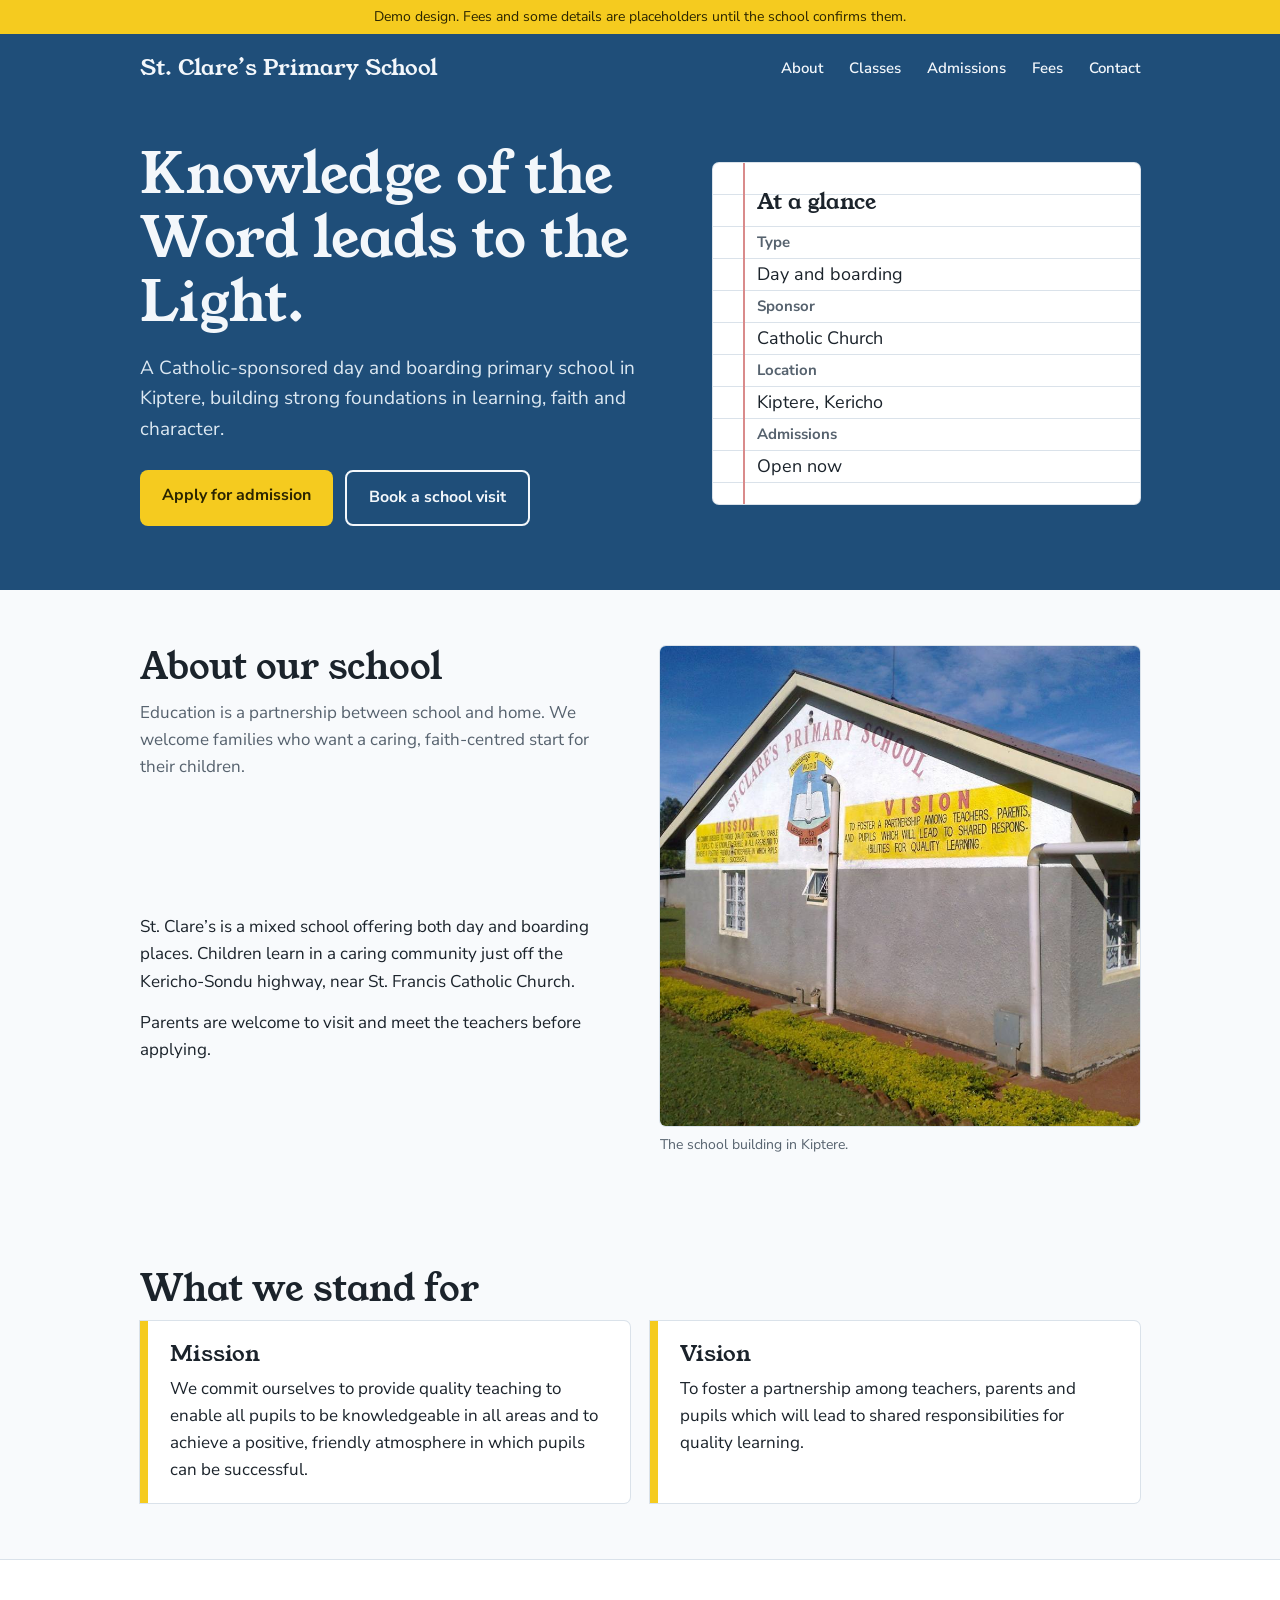
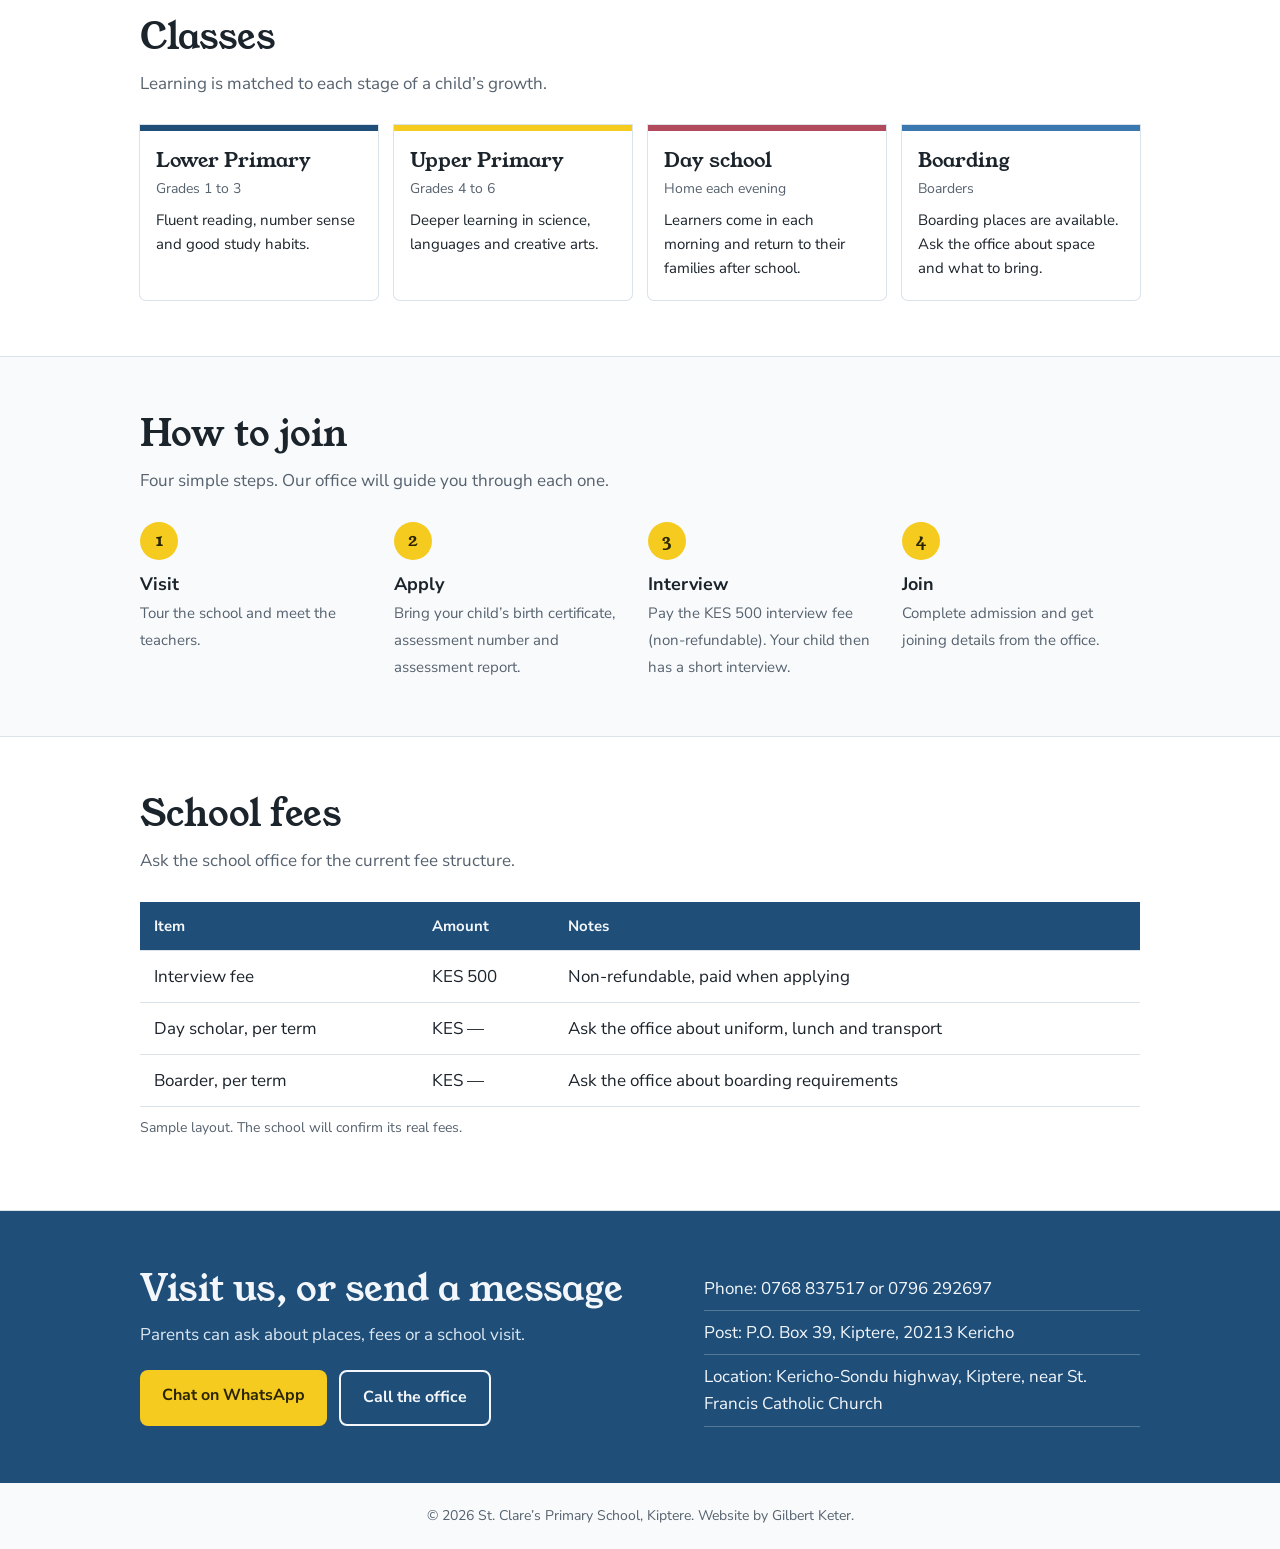
==== index.html @ 5dbe3c04 "Rename index (1).html to index.html" ====
<!DOCTYPE html>
<html lang="en">
<head>
<meta charset="utf-8">
<meta name="viewport" content="width=device-width, initial-scale=1, viewport-fit=cover">
<title>St. Clare’s Primary School, Kiptere</title>
<link rel="preconnect" href="https://fonts.googleapis.com">
<link rel="preconnect" href="https://fonts.gstatic.com" crossorigin>
<link href="https://fonts.googleapis.com/css2?family=Nunito+Sans:wght@400;600;700&family=Young+Serif&display=swap" rel="stylesheet">
<style>
:root{
  --bg:#F8FAFC; --card:#FFFFFF; --ink:#1B232B; --muted:#56626E; --line:#DAE2EA;
  --board:#1F4E79; --board-ink:#F3F7FB; --sun:#F5CB1F; --sun-ink:#2A2400; --link:#1F4E79;
  box-sizing:border-box;
  padding-top:env(safe-area-inset-top,0px); padding-bottom:env(safe-area-inset-bottom,0px);
  color-scheme:light;
}
@media (prefers-color-scheme:dark){
  :root:not([data-theme="light"]){--bg:#0F1620; --card:#172230; --ink:#E8EEF5; --muted:#A6B3C2; --line:#2B3A4B; --board:#163A5A; --link:#8EC1EA; color-scheme:dark}
}
:root[data-theme="dark"]{--bg:#0F1620; --card:#172230; --ink:#E8EEF5; --muted:#A6B3C2; --line:#2B3A4B; --board:#163A5A; --link:#8EC1EA; color-scheme:dark}
html{scroll-padding-top:env(safe-area-inset-top,0px);scroll-behavior:smooth}
*,*::before,*::after{box-sizing:border-box}
body{margin:0;background:var(--bg);color:var(--ink);font:17px/1.6 "Nunito Sans",system-ui,-apple-system,"Segoe UI",sans-serif}
h1,h2,h3{font-family:"Young Serif",Georgia,serif;font-weight:400;line-height:1.15;margin:0}
a{color:var(--link)}
.wrap{max-width:1040px;margin:0 auto;padding:0 20px}
.demo{background:var(--sun);color:var(--sun-ink);font-size:14px;text-align:center;padding:6px 12px}
header.top{background:var(--board);color:var(--board-ink)}
.bar{display:flex;align-items:center;justify-content:space-between;gap:16px;padding:16px 0}
.brand{font-family:"Young Serif",Georgia,serif;font-size:22px;color:var(--board-ink);text-decoration:none}
nav a{color:var(--board-ink);text-decoration:none;margin-left:22px;font-weight:600;font-size:15px}
nav a:hover{text-decoration:underline}
.hero{display:grid;grid-template-columns:1.25fr 1fr;gap:40px;align-items:center;padding:40px 0 64px}
.hero h1{font-size:clamp(34px,5.4vw,56px);max-width:15ch}
.hero p.lead{font-size:19px;max-width:46ch;margin:18px 0 26px;color:#DCE8F2}
.btns{display:flex;flex-wrap:wrap;gap:12px}
.btn{display:inline-block;padding:13px 22px;border-radius:8px;font-weight:700;text-decoration:none;font-size:16px}
.btn.sun{background:var(--sun);color:var(--sun-ink)}
.btn.ghost{border:2px solid var(--board-ink);color:var(--board-ink)}
.btn:focus-visible,a:focus-visible{outline:3px solid var(--sun);outline-offset:3px}
.book{background:var(--card);color:var(--ink);border-radius:6px;padding:26px 24px 22px 44px;position:relative;
  background-image:repeating-linear-gradient(to bottom,transparent 0,transparent 31px,var(--line) 31px,var(--line) 32px);
  box-shadow:0 0 0 1px var(--line)}
.book::before{content:"";position:absolute;left:30px;top:0;bottom:0;width:2px;background:#D98B8B}
.book h2{font-size:22px;margin-bottom:12px}
.book dl{margin:0}
.book dt{font-weight:700;font-size:15px;line-height:32px;color:var(--muted)}
.book dd{margin:0;line-height:32px;font-size:18px}
section{padding:56px 0}
section h2{font-size:clamp(26px,3.6vw,36px);margin-bottom:12px}
section .intro{max-width:60ch;color:var(--muted);margin:0 0 28px}
.about{display:grid;grid-template-columns:1fr 1fr;gap:40px}
.about p{margin:0 0 14px}
.stages{display:grid;grid-template-columns:repeat(4,1fr);gap:16px}
.stage{border-top:6px solid var(--board);background:var(--card);padding:18px 16px 20px;border-radius:0 0 6px 6px;box-shadow:0 0 0 1px var(--line)}
.stage:nth-child(2){border-top-color:var(--sun)}
.stage:nth-child(3){border-top-color:#B24A5E}
.stage:nth-child(4){border-top-color:#3C78B0}
.stage h3{font-size:20px;margin-bottom:6px}
.stage .age{color:var(--muted);font-size:14px;margin-bottom:8px}
.stage p{margin:0;font-size:15px}
.steps{list-style:none;margin:0;padding:0;counter-reset:s;display:grid;grid-template-columns:repeat(4,1fr);gap:16px}
.steps li{counter-increment:s;padding-left:0}
.steps li::before{content:counter(s);display:grid;place-items:center;width:38px;height:38px;border-radius:50%;background:var(--sun);color:var(--sun-ink);font-family:"Young Serif",Georgia,serif;font-size:18px;margin-bottom:10px}
.steps b{display:block;font-size:18px}
.steps span{color:var(--muted);font-size:15px}
.tbl{overflow-x:auto}
table{border-collapse:collapse;width:100%;min-width:480px;background:var(--card)}
th,td{text-align:left;padding:12px 14px;border-bottom:1px solid var(--line)}
th{background:var(--board);color:var(--board-ink);font-weight:700;font-size:15px}
.note{font-size:14px;color:var(--muted);margin-top:10px}
.contact{background:var(--board);color:var(--board-ink)}
.contact .grid{display:grid;grid-template-columns:1.2fr 1fr;gap:40px;align-items:center}
.contact p{color:#DCE8F2;margin:10px 0 0}
.contact ul{list-style:none;margin:0;padding:0}
.contact li{padding:8px 0;border-bottom:1px solid rgba(242,246,239,.25)}
footer{padding:22px 0;font-size:14px;color:var(--muted);text-align:center}
@media (max-width:820px){
  .hero,.about,.contact .grid{grid-template-columns:1fr}
  .stages,.steps{grid-template-columns:1fr 1fr}
  nav a:not(.cta){display:none}
}
@media (max-width:480px){.stages,.steps{grid-template-columns:1fr}}
.about>div:nth-child(1){grid-column:1;grid-row:1}.about>div:nth-child(2){grid-column:1;grid-row:2}.photo{grid-column:2;grid-row:1/3;margin:0;align-self:start}.photo img{width:100%;height:auto;display:block;border-radius:6px;box-shadow:0 0 0 1px var(--line)}.photo figcaption{font-size:14px;color:var(--muted);margin-top:8px}.mv{display:grid;grid-template-columns:1fr 1fr;gap:20px}.mv-card{background:var(--card);border-left:8px solid var(--sun);padding:20px 22px;border-radius:0 6px 6px 0;box-shadow:0 0 0 1px var(--line)}.mv-card h3{font-size:22px;margin-bottom:8px}.mv-card p{margin:0}@media (max-width:820px){.mv{grid-template-columns:1fr}.about>div:nth-child(n),.about>.photo{grid-column:auto;grid-row:auto}}
@media (prefers-reduced-motion:reduce){html{scroll-behavior:auto}}
</style>
</head>
<body>
<div class="demo">Demo design. Fees and some details are placeholders until the school confirms them.</div>

<header class="top">
  <div class="wrap">
    <div class="bar">
      <a class="brand" href="#top">St. Clare’s Primary School</a>
      <nav aria-label="Main">
        <a href="#about">About</a>
        <a href="#classes">Classes</a>
        <a href="#admissions">Admissions</a>
        <a href="#fees">Fees</a>
        <a class="cta" href="#contact">Contact</a>
      </nav>
    </div>
    <div class="hero" id="top">
      <div>
        <h1>Knowledge of the Word leads to the Light.</h1>
        <p class="lead">A Catholic-sponsored day and boarding primary school in Kiptere, building strong foundations in learning, faith and character.</p>
        <div class="btns">
          <a class="btn sun" href="#admissions">Apply for admission</a>
          <a class="btn ghost" href="#contact">Book a school visit</a>
        </div>
      </div>
      <aside class="book" aria-label="Quick facts">
        <h2>At a glance</h2>
        <dl>
          <dt>Type</dt><dd>Day and boarding</dd>
          <dt>Sponsor</dt><dd>Catholic Church</dd>
          <dt>Location</dt><dd>Kiptere, Kericho</dd>
          <dt>Admissions</dt><dd>Open now</dd>
        </dl>
      </aside>
    </div>
  </div>
</header>

<main>
  <section id="about">
    <div class="wrap about">
      <div>
        <h2>About our school</h2>
        <p class="intro">Education is a partnership between school and home. We welcome families who want a caring, faith-centred start for their children.</p>
      </div>
      <div>
        <p>St. Clare’s is a mixed school offering both day and boarding places. Children learn in a caring community just off the Kericho-Sondu highway, near St. Francis Catholic Church.</p>
        <p>Parents are welcome to visit and meet the teachers before applying.</p>
      </div>
      <figure class="photo"><img src="[data-uri]" alt="St. Clare’s Primary School building with the school name, mission and vision painted on the wall"><figcaption>The school building in Kiptere.</figcaption></figure>
    </div>
  </section>

  <section id="mission">
    <div class="wrap">
      <h2>What we stand for</h2>
      <div class="mv">
        <div class="mv-card"><h3>Mission</h3><p>We commit ourselves to provide quality teaching to enable all pupils to be knowledgeable in all areas and to achieve a positive, friendly atmosphere in which pupils can be successful.</p></div>
        <div class="mv-card"><h3>Vision</h3><p>To foster a partnership among teachers, parents and pupils which will lead to shared responsibilities for quality learning.</p></div>
      </div>
    </div>
  </section>

  <section id="classes" style="background:var(--card);border-block:1px solid var(--line)">
    <div class="wrap">
      <h2>Classes</h2>
      <p class="intro">Learning is matched to each stage of a child’s growth.</p>
      <div class="stages">
        <div class="stage"><h3>Lower Primary</h3><div class="age">Grades 1 to 3</div><p>Fluent reading, number sense and good study habits.</p></div>
        <div class="stage"><h3>Upper Primary</h3><div class="age">Grades 4 to 6</div><p>Deeper learning in science, languages and creative arts.</p></div>
        <div class="stage"><h3>Day school</h3><div class="age">Home each evening</div><p>Learners come in each morning and return to their families after school.</p></div>
        <div class="stage"><h3>Boarding</h3><div class="age">Boarders</div><p>Boarding places are available. Ask the office about space and what to bring.</p></div>
      </div>
    </div>
  </section>

  <section id="admissions">
    <div class="wrap">
      <h2>How to join</h2>
      <p class="intro">Four simple steps. Our office will guide you through each one.</p>
      <ol class="steps">
        <li><b>Visit</b><span>Tour the school and meet the teachers.</span></li>
        <li><b>Apply</b><span>Bring your child’s birth certificate, assessment number and assessment report.</span></li>
        <li><b>Interview</b><span>Pay the KES 500 interview fee (non-refundable). Your child then has a short interview.</span></li>
        <li><b>Join</b><span>Complete admission and get joining details from the office.</span></li>
      </ol>
    </div>
  </section>

  <section id="fees" style="background:var(--card);border-block:1px solid var(--line)">
    <div class="wrap">
      <h2>School fees</h2>
      <p class="intro">Ask the school office for the current fee structure.</p>
      <div class="tbl">
        <table>
          <thead><tr><th>Item</th><th>Amount</th><th>Notes</th></tr></thead>
          <tbody>
            <tr><td>Interview fee</td><td>KES 500</td><td>Non-refundable, paid when applying</td></tr>
            <tr><td>Day scholar, per term</td><td>KES —</td><td>Ask the office about uniform, lunch and transport</td></tr>
            <tr><td>Boarder, per term</td><td>KES —</td><td>Ask the office about boarding requirements</td></tr>
            
          </tbody>
        </table>
      </div>
      <p class="note">Sample layout. The school will confirm its real fees.</p>
    </div>
  </section>

  <section class="contact" id="contact">
    <div class="wrap grid">
      <div>
        <h2>Visit us, or send a message</h2>
        <p>Parents can ask about places, fees or a school visit.</p>
        <div class="btns" style="margin-top:22px">
          <a class="btn sun" href="https://wa.me/254768837517">Chat on WhatsApp</a>
          <a class="btn ghost" href="tel:+254768837517">Call the office</a>
        </div>
      </div>
      <ul>
        <li>Phone: 0768 837517 or 0796 292697</li>
        <li>Post: P.O. Box 39, Kiptere, 20213 Kericho</li>
        <li>Location: Kericho-Sondu highway, Kiptere, near St. Francis Catholic Church</li>
        
      </ul>
    </div>
  </section>
</main>

<footer>
  <div class="wrap">© 2026 St. Clare’s Primary School, Kiptere. Website by Gilbert Keter.</div>
</footer>
</body>
</html>
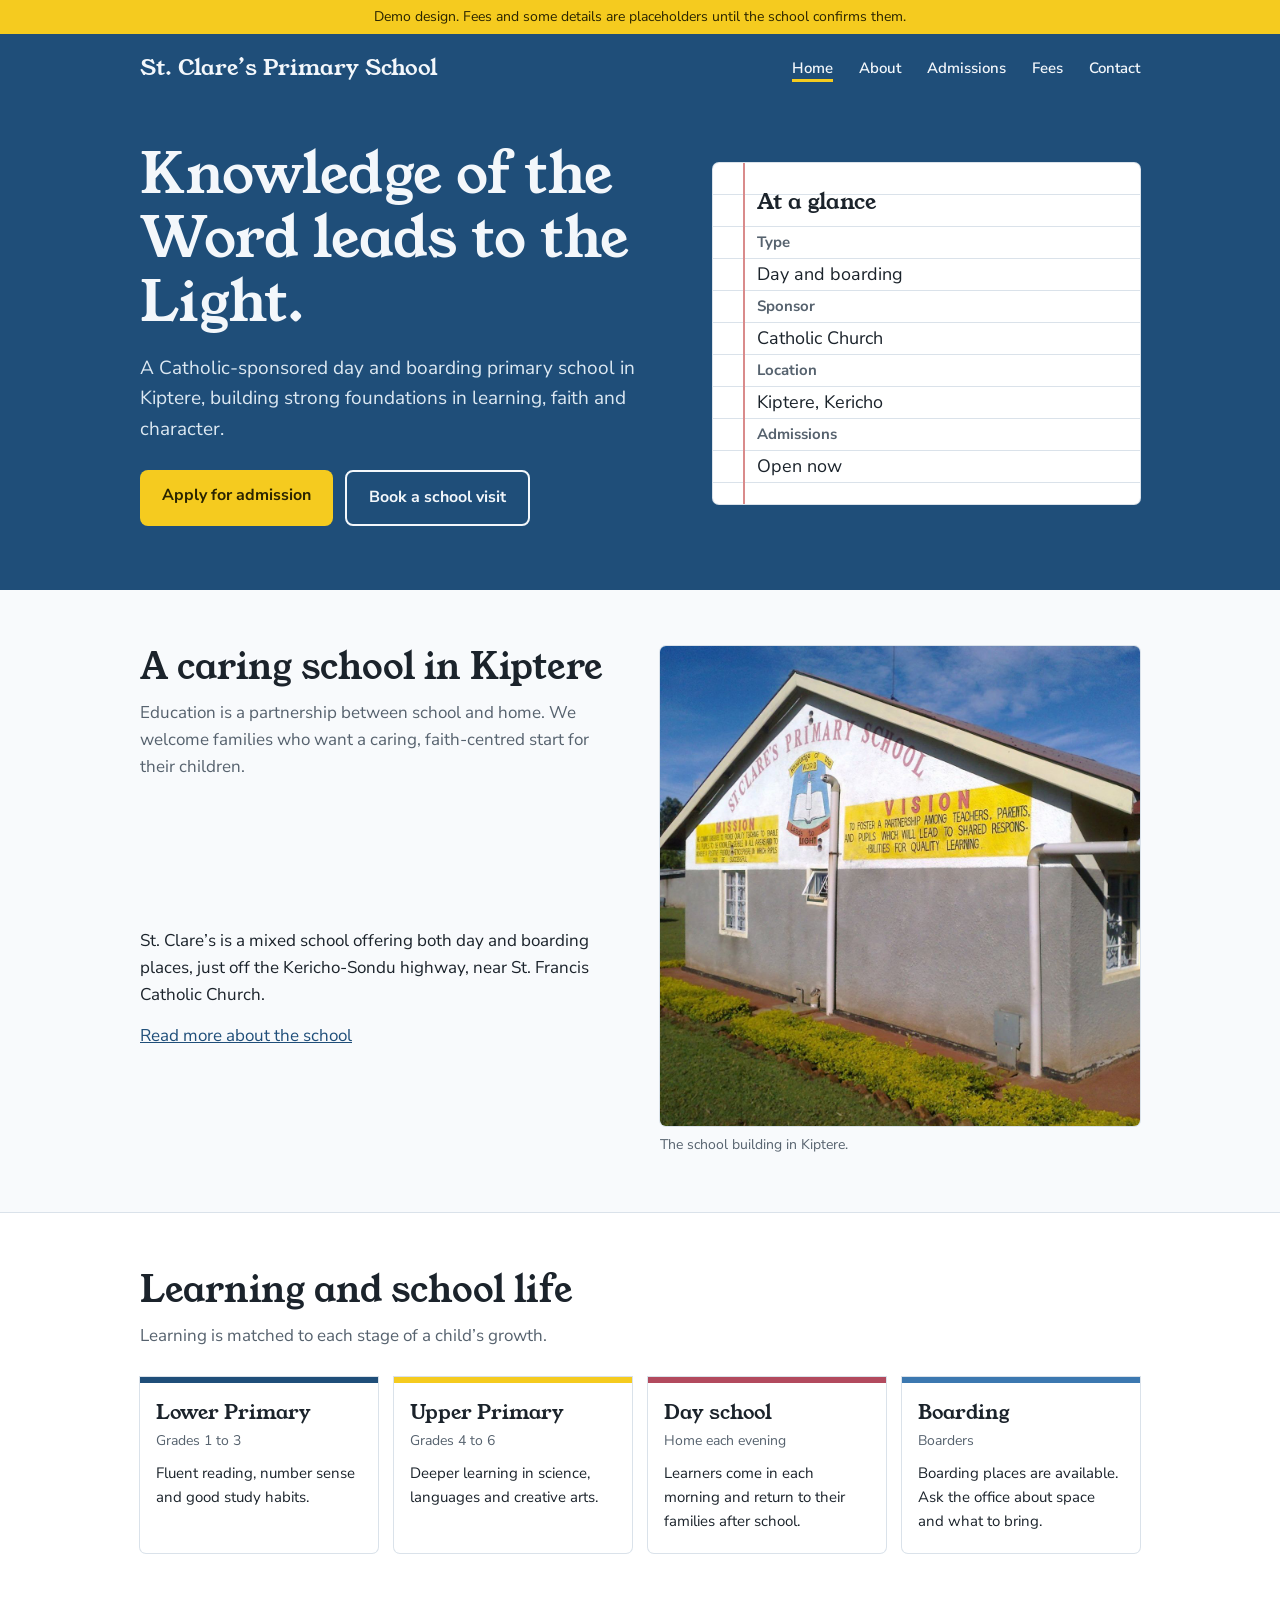
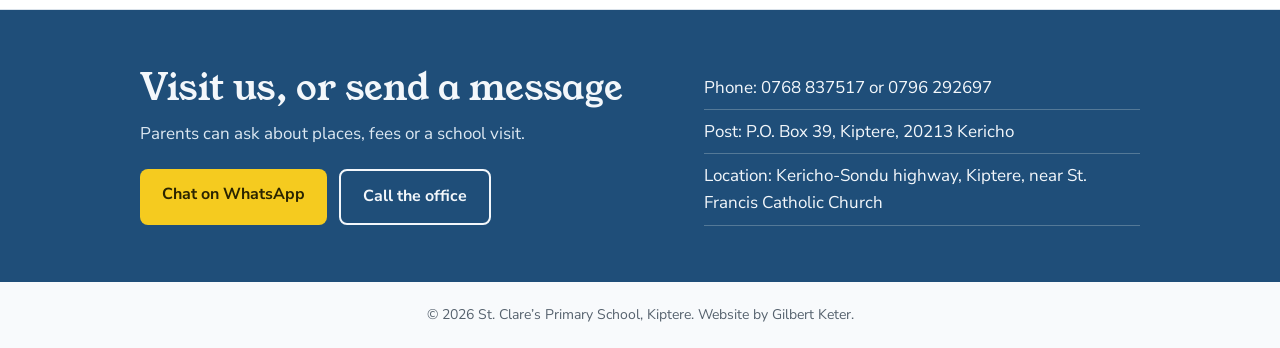
==== commit 63f108c5: "First Commit" ====
--- a/index.html
+++ b/index.html
@@ -4,110 +4,33 @@
 <meta charset="utf-8">
 <meta name="viewport" content="width=device-width, initial-scale=1, viewport-fit=cover">
 <title>St. Clare’s Primary School, Kiptere</title>
+<meta name="description" content="St. Clare’s Primary School, Kiptere, Kericho County. A Catholic-sponsored day and boarding primary school.">
 <link rel="preconnect" href="https://fonts.googleapis.com">
 <link rel="preconnect" href="https://fonts.gstatic.com" crossorigin>
 <link href="https://fonts.googleapis.com/css2?family=Nunito+Sans:wght@400;600;700&family=Young+Serif&display=swap" rel="stylesheet">
-<style>
-:root{
-  --bg:#F8FAFC; --card:#FFFFFF; --ink:#1B232B; --muted:#56626E; --line:#DAE2EA;
-  --board:#1F4E79; --board-ink:#F3F7FB; --sun:#F5CB1F; --sun-ink:#2A2400; --link:#1F4E79;
-  box-sizing:border-box;
-  padding-top:env(safe-area-inset-top,0px); padding-bottom:env(safe-area-inset-bottom,0px);
-  color-scheme:light;
-}
-@media (prefers-color-scheme:dark){
-  :root:not([data-theme="light"]){--bg:#0F1620; --card:#172230; --ink:#E8EEF5; --muted:#A6B3C2; --line:#2B3A4B; --board:#163A5A; --link:#8EC1EA; color-scheme:dark}
-}
-:root[data-theme="dark"]{--bg:#0F1620; --card:#172230; --ink:#E8EEF5; --muted:#A6B3C2; --line:#2B3A4B; --board:#163A5A; --link:#8EC1EA; color-scheme:dark}
-html{scroll-padding-top:env(safe-area-inset-top,0px);scroll-behavior:smooth}
-*,*::before,*::after{box-sizing:border-box}
-body{margin:0;background:var(--bg);color:var(--ink);font:17px/1.6 "Nunito Sans",system-ui,-apple-system,"Segoe UI",sans-serif}
-h1,h2,h3{font-family:"Young Serif",Georgia,serif;font-weight:400;line-height:1.15;margin:0}
-a{color:var(--link)}
-.wrap{max-width:1040px;margin:0 auto;padding:0 20px}
-.demo{background:var(--sun);color:var(--sun-ink);font-size:14px;text-align:center;padding:6px 12px}
-header.top{background:var(--board);color:var(--board-ink)}
-.bar{display:flex;align-items:center;justify-content:space-between;gap:16px;padding:16px 0}
-.brand{font-family:"Young Serif",Georgia,serif;font-size:22px;color:var(--board-ink);text-decoration:none}
-nav a{color:var(--board-ink);text-decoration:none;margin-left:22px;font-weight:600;font-size:15px}
-nav a:hover{text-decoration:underline}
-.hero{display:grid;grid-template-columns:1.25fr 1fr;gap:40px;align-items:center;padding:40px 0 64px}
-.hero h1{font-size:clamp(34px,5.4vw,56px);max-width:15ch}
-.hero p.lead{font-size:19px;max-width:46ch;margin:18px 0 26px;color:#DCE8F2}
-.btns{display:flex;flex-wrap:wrap;gap:12px}
-.btn{display:inline-block;padding:13px 22px;border-radius:8px;font-weight:700;text-decoration:none;font-size:16px}
-.btn.sun{background:var(--sun);color:var(--sun-ink)}
-.btn.ghost{border:2px solid var(--board-ink);color:var(--board-ink)}
-.btn:focus-visible,a:focus-visible{outline:3px solid var(--sun);outline-offset:3px}
-.book{background:var(--card);color:var(--ink);border-radius:6px;padding:26px 24px 22px 44px;position:relative;
-  background-image:repeating-linear-gradient(to bottom,transparent 0,transparent 31px,var(--line) 31px,var(--line) 32px);
-  box-shadow:0 0 0 1px var(--line)}
-.book::before{content:"";position:absolute;left:30px;top:0;bottom:0;width:2px;background:#D98B8B}
-.book h2{font-size:22px;margin-bottom:12px}
-.book dl{margin:0}
-.book dt{font-weight:700;font-size:15px;line-height:32px;color:var(--muted)}
-.book dd{margin:0;line-height:32px;font-size:18px}
-section{padding:56px 0}
-section h2{font-size:clamp(26px,3.6vw,36px);margin-bottom:12px}
-section .intro{max-width:60ch;color:var(--muted);margin:0 0 28px}
-.about{display:grid;grid-template-columns:1fr 1fr;gap:40px}
-.about p{margin:0 0 14px}
-.stages{display:grid;grid-template-columns:repeat(4,1fr);gap:16px}
-.stage{border-top:6px solid var(--board);background:var(--card);padding:18px 16px 20px;border-radius:0 0 6px 6px;box-shadow:0 0 0 1px var(--line)}
-.stage:nth-child(2){border-top-color:var(--sun)}
-.stage:nth-child(3){border-top-color:#B24A5E}
-.stage:nth-child(4){border-top-color:#3C78B0}
-.stage h3{font-size:20px;margin-bottom:6px}
-.stage .age{color:var(--muted);font-size:14px;margin-bottom:8px}
-.stage p{margin:0;font-size:15px}
-.steps{list-style:none;margin:0;padding:0;counter-reset:s;display:grid;grid-template-columns:repeat(4,1fr);gap:16px}
-.steps li{counter-increment:s;padding-left:0}
-.steps li::before{content:counter(s);display:grid;place-items:center;width:38px;height:38px;border-radius:50%;background:var(--sun);color:var(--sun-ink);font-family:"Young Serif",Georgia,serif;font-size:18px;margin-bottom:10px}
-.steps b{display:block;font-size:18px}
-.steps span{color:var(--muted);font-size:15px}
-.tbl{overflow-x:auto}
-table{border-collapse:collapse;width:100%;min-width:480px;background:var(--card)}
-th,td{text-align:left;padding:12px 14px;border-bottom:1px solid var(--line)}
-th{background:var(--board);color:var(--board-ink);font-weight:700;font-size:15px}
-.note{font-size:14px;color:var(--muted);margin-top:10px}
-.contact{background:var(--board);color:var(--board-ink)}
-.contact .grid{display:grid;grid-template-columns:1.2fr 1fr;gap:40px;align-items:center}
-.contact p{color:#DCE8F2;margin:10px 0 0}
-.contact ul{list-style:none;margin:0;padding:0}
-.contact li{padding:8px 0;border-bottom:1px solid rgba(242,246,239,.25)}
-footer{padding:22px 0;font-size:14px;color:var(--muted);text-align:center}
-@media (max-width:820px){
-  .hero,.about,.contact .grid{grid-template-columns:1fr}
-  .stages,.steps{grid-template-columns:1fr 1fr}
-  nav a:not(.cta){display:none}
-}
-@media (max-width:480px){.stages,.steps{grid-template-columns:1fr}}
-.about>div:nth-child(1){grid-column:1;grid-row:1}.about>div:nth-child(2){grid-column:1;grid-row:2}.photo{grid-column:2;grid-row:1/3;margin:0;align-self:start}.photo img{width:100%;height:auto;display:block;border-radius:6px;box-shadow:0 0 0 1px var(--line)}.photo figcaption{font-size:14px;color:var(--muted);margin-top:8px}.mv{display:grid;grid-template-columns:1fr 1fr;gap:20px}.mv-card{background:var(--card);border-left:8px solid var(--sun);padding:20px 22px;border-radius:0 6px 6px 0;box-shadow:0 0 0 1px var(--line)}.mv-card h3{font-size:22px;margin-bottom:8px}.mv-card p{margin:0}@media (max-width:820px){.mv{grid-template-columns:1fr}.about>div:nth-child(n),.about>.photo{grid-column:auto;grid-row:auto}}
-@media (prefers-reduced-motion:reduce){html{scroll-behavior:auto}}
-</style>
+<link rel="stylesheet" href="css/style.css">
 </head>
 <body>
 <div class="demo">Demo design. Fees and some details are placeholders until the school confirms them.</div>
-
 <header class="top">
   <div class="wrap">
     <div class="bar">
-      <a class="brand" href="#top">St. Clare’s Primary School</a>
+      <a class="brand" href="index.html">St. Clare’s Primary School</a>
       <nav aria-label="Main">
-        <a href="#about">About</a>
-        <a href="#classes">Classes</a>
-        <a href="#admissions">Admissions</a>
-        <a href="#fees">Fees</a>
-        <a class="cta" href="#contact">Contact</a>
+        <a href="index.html" aria-current="page">Home</a>
+        <a href="about.html">About</a>
+        <a href="admissions.html">Admissions</a>
+        <a href="fees.html">Fees</a>
+        <a href="contact.html">Contact</a>
       </nav>
     </div>
-    <div class="hero" id="top">
+    <div class="hero">
       <div>
         <h1>Knowledge of the Word leads to the Light.</h1>
         <p class="lead">A Catholic-sponsored day and boarding primary school in Kiptere, building strong foundations in learning, faith and character.</p>
         <div class="btns">
-          <a class="btn sun" href="#admissions">Apply for admission</a>
-          <a class="btn ghost" href="#contact">Book a school visit</a>
+          <a class="btn sun" href="admissions.html">Apply for admission</a>
+          <a class="btn ghost" href="contact.html">Book a school visit</a>
         </div>
       </div>
       <aside class="book" aria-label="Quick facts">
@@ -122,35 +45,24 @@
     </div>
   </div>
 </header>
-
 <main>
-  <section id="about">
+  <section>
     <div class="wrap about">
       <div>
-        <h2>About our school</h2>
+        <h2>A caring school in Kiptere</h2>
         <p class="intro">Education is a partnership between school and home. We welcome families who want a caring, faith-centred start for their children.</p>
       </div>
       <div>
-        <p>St. Clare’s is a mixed school offering both day and boarding places. Children learn in a caring community just off the Kericho-Sondu highway, near St. Francis Catholic Church.</p>
-        <p>Parents are welcome to visit and meet the teachers before applying.</p>
+        <p>St. Clare’s is a mixed school offering both day and boarding places, just off the Kericho-Sondu highway, near St. Francis Catholic Church.</p>
+        <p class="more"><a href="about.html">Read more about the school</a></p>
       </div>
-      <figure class="photo"><img src="[data-uri]" alt="St. Clare’s Primary School building with the school name, mission and vision painted on the wall"><figcaption>The school building in Kiptere.</figcaption></figure>
+      <figure class="photo"><img src="images/school-building.jpg" alt="St. Clare’s Primary School building with the school name, mission and vision painted on the wall"><figcaption>The school building in Kiptere.</figcaption></figure>
     </div>
   </section>
 
-  <section id="mission">
+  <section class="alt">
     <div class="wrap">
-      <h2>What we stand for</h2>
-      <div class="mv">
-        <div class="mv-card"><h3>Mission</h3><p>We commit ourselves to provide quality teaching to enable all pupils to be knowledgeable in all areas and to achieve a positive, friendly atmosphere in which pupils can be successful.</p></div>
-        <div class="mv-card"><h3>Vision</h3><p>To foster a partnership among teachers, parents and pupils which will lead to shared responsibilities for quality learning.</p></div>
-      </div>
-    </div>
-  </section>
-
-  <section id="classes" style="background:var(--card);border-block:1px solid var(--line)">
-    <div class="wrap">
-      <h2>Classes</h2>
+      <h2>Learning and school life</h2>
       <p class="intro">Learning is matched to each stage of a child’s growth.</p>
       <div class="stages">
         <div class="stage"><h3>Lower Primary</h3><div class="age">Grades 1 to 3</div><p>Fluent reading, number sense and good study habits.</p></div>
@@ -161,39 +73,7 @@
     </div>
   </section>
 
-  <section id="admissions">
-    <div class="wrap">
-      <h2>How to join</h2>
-      <p class="intro">Four simple steps. Our office will guide you through each one.</p>
-      <ol class="steps">
-        <li><b>Visit</b><span>Tour the school and meet the teachers.</span></li>
-        <li><b>Apply</b><span>Bring your child’s birth certificate, assessment number and assessment report.</span></li>
-        <li><b>Interview</b><span>Pay the KES 500 interview fee (non-refundable). Your child then has a short interview.</span></li>
-        <li><b>Join</b><span>Complete admission and get joining details from the office.</span></li>
-      </ol>
-    </div>
-  </section>
-
-  <section id="fees" style="background:var(--card);border-block:1px solid var(--line)">
-    <div class="wrap">
-      <h2>School fees</h2>
-      <p class="intro">Ask the school office for the current fee structure.</p>
-      <div class="tbl">
-        <table>
-          <thead><tr><th>Item</th><th>Amount</th><th>Notes</th></tr></thead>
-          <tbody>
-            <tr><td>Interview fee</td><td>KES 500</td><td>Non-refundable, paid when applying</td></tr>
-            <tr><td>Day scholar, per term</td><td>KES —</td><td>Ask the office about uniform, lunch and transport</td></tr>
-            <tr><td>Boarder, per term</td><td>KES —</td><td>Ask the office about boarding requirements</td></tr>
-            
-          </tbody>
-        </table>
-      </div>
-      <p class="note">Sample layout. The school will confirm its real fees.</p>
-    </div>
-  </section>
-
-  <section class="contact" id="contact">
+  <section class="contact">
     <div class="wrap grid">
       <div>
         <h2>Visit us, or send a message</h2>
@@ -207,12 +87,10 @@
         <li>Phone: 0768 837517 or 0796 292697</li>
         <li>Post: P.O. Box 39, Kiptere, 20213 Kericho</li>
         <li>Location: Kericho-Sondu highway, Kiptere, near St. Francis Catholic Church</li>
-        
       </ul>
     </div>
   </section>
 </main>
-
 <footer>
   <div class="wrap">© 2026 St. Clare’s Primary School, Kiptere. Website by Gilbert Keter.</div>
 </footer>
--- a/css/style.css
+++ b/css/style.css
@@ -0,0 +1,86 @@
+:root{
+  --bg:#F8FAFC; --card:#FFFFFF; --ink:#1B232B; --muted:#56626E; --line:#DAE2EA;
+  --board:#1F4E79; --board-ink:#F3F7FB; --sun:#F5CB1F; --sun-ink:#2A2400; --link:#1F4E79;
+  box-sizing:border-box;
+  padding-top:env(safe-area-inset-top,0px); padding-bottom:env(safe-area-inset-bottom,0px);
+  color-scheme:light;
+}
+@media (prefers-color-scheme:dark){
+  :root:not([data-theme="light"]){--bg:#0F1620; --card:#172230; --ink:#E8EEF5; --muted:#A6B3C2; --line:#2B3A4B; --board:#163A5A; --link:#8EC1EA; color-scheme:dark}
+}
+:root[data-theme="dark"]{--bg:#0F1620; --card:#172230; --ink:#E8EEF5; --muted:#A6B3C2; --line:#2B3A4B; --board:#163A5A; --link:#8EC1EA; color-scheme:dark}
+html{scroll-padding-top:env(safe-area-inset-top,0px);scroll-behavior:smooth}
+*,*::before,*::after{box-sizing:border-box}
+body{margin:0;background:var(--bg);color:var(--ink);font:17px/1.6 "Nunito Sans",system-ui,-apple-system,"Segoe UI",sans-serif}
+h1,h2,h3{font-family:"Young Serif",Georgia,serif;font-weight:400;line-height:1.15;margin:0}
+a{color:var(--link)}
+.wrap{max-width:1040px;margin:0 auto;padding:0 20px}
+.demo{background:var(--sun);color:var(--sun-ink);font-size:14px;text-align:center;padding:6px 12px}
+header.top{background:var(--board);color:var(--board-ink)}
+.bar{display:flex;align-items:center;justify-content:space-between;gap:16px;padding:16px 0}
+.brand{font-family:"Young Serif",Georgia,serif;font-size:22px;color:var(--board-ink);text-decoration:none}
+nav a{color:var(--board-ink);text-decoration:none;margin-left:22px;font-weight:600;font-size:15px}
+nav a:hover{text-decoration:underline}
+.hero{display:grid;grid-template-columns:1.25fr 1fr;gap:40px;align-items:center;padding:40px 0 64px}
+.hero h1{font-size:clamp(34px,5.4vw,56px);max-width:15ch}
+.hero p.lead{font-size:19px;max-width:46ch;margin:18px 0 26px;color:#DCE8F2}
+.btns{display:flex;flex-wrap:wrap;gap:12px}
+.btn{display:inline-block;padding:13px 22px;border-radius:8px;font-weight:700;text-decoration:none;font-size:16px}
+.btn.sun{background:var(--sun);color:var(--sun-ink)}
+.btn.ghost{border:2px solid var(--board-ink);color:var(--board-ink)}
+.btn:focus-visible,a:focus-visible{outline:3px solid var(--sun);outline-offset:3px}
+.book{background:var(--card);color:var(--ink);border-radius:6px;padding:26px 24px 22px 44px;position:relative;
+  background-image:repeating-linear-gradient(to bottom,transparent 0,transparent 31px,var(--line) 31px,var(--line) 32px);
+  box-shadow:0 0 0 1px var(--line)}
+.book::before{content:"";position:absolute;left:30px;top:0;bottom:0;width:2px;background:#D98B8B}
+.book h2{font-size:22px;margin-bottom:12px}
+.book dl{margin:0}
+.book dt{font-weight:700;font-size:15px;line-height:32px;color:var(--muted)}
+.book dd{margin:0;line-height:32px;font-size:18px}
+section{padding:56px 0}
+section h2{font-size:clamp(26px,3.6vw,36px);margin-bottom:12px}
+section .intro{max-width:60ch;color:var(--muted);margin:0 0 28px}
+.about{display:grid;grid-template-columns:1fr 1fr;gap:40px}
+.about p{margin:0 0 14px}
+.stages{display:grid;grid-template-columns:repeat(4,1fr);gap:16px}
+.stage{border-top:6px solid var(--board);background:var(--card);padding:18px 16px 20px;border-radius:0 0 6px 6px;box-shadow:0 0 0 1px var(--line)}
+.stage:nth-child(2){border-top-color:var(--sun)}
+.stage:nth-child(3){border-top-color:#B24A5E}
+.stage:nth-child(4){border-top-color:#3C78B0}
+.stage h3{font-size:20px;margin-bottom:6px}
+.stage .age{color:var(--muted);font-size:14px;margin-bottom:8px}
+.stage p{margin:0;font-size:15px}
+.steps{list-style:none;margin:0;padding:0;counter-reset:s;display:grid;grid-template-columns:repeat(4,1fr);gap:16px}
+.steps li{counter-increment:s;padding-left:0}
+.steps li::before{content:counter(s);display:grid;place-items:center;width:38px;height:38px;border-radius:50%;background:var(--sun);color:var(--sun-ink);font-family:"Young Serif",Georgia,serif;font-size:18px;margin-bottom:10px}
+.steps b{display:block;font-size:18px}
+.steps span{color:var(--muted);font-size:15px}
+.tbl{overflow-x:auto}
+table{border-collapse:collapse;width:100%;min-width:480px;background:var(--card)}
+th,td{text-align:left;padding:12px 14px;border-bottom:1px solid var(--line)}
+th{background:var(--board);color:var(--board-ink);font-weight:700;font-size:15px}
+.note{font-size:14px;color:var(--muted);margin-top:10px}
+.contact{background:var(--board);color:var(--board-ink)}
+.contact .grid{display:grid;grid-template-columns:1.2fr 1fr;gap:40px;align-items:center}
+.contact p{color:#DCE8F2;margin:10px 0 0}
+.contact ul{list-style:none;margin:0;padding:0}
+.contact li{padding:8px 0;border-bottom:1px solid rgba(242,246,239,.25)}
+footer{padding:22px 0;font-size:14px;color:var(--muted);text-align:center}
+@media (max-width:820px){
+  .hero,.about,.contact .grid{grid-template-columns:1fr}
+  .stages,.steps{grid-template-columns:1fr 1fr}
+  .bar{flex-wrap:wrap}nav{display:flex;flex-wrap:wrap;gap:6px 16px}nav a{margin-left:0}
+}
+@media (max-width:480px){.stages,.steps{grid-template-columns:1fr}}
+.about>div:nth-child(1){grid-column:1;grid-row:1}.about>div:nth-child(2){grid-column:1;grid-row:2}.photo{grid-column:2;grid-row:1/3;margin:0;align-self:start}.photo img{width:100%;height:auto;display:block;border-radius:6px;box-shadow:0 0 0 1px var(--line)}.photo figcaption{font-size:14px;color:var(--muted);margin-top:8px}.mv{display:grid;grid-template-columns:1fr 1fr;gap:20px}.mv-card{background:var(--card);border-left:8px solid var(--sun);padding:20px 22px;border-radius:0 6px 6px 0;box-shadow:0 0 0 1px var(--line)}.mv-card h3{font-size:22px;margin-bottom:8px}.mv-card p{margin:0}@media (max-width:820px){.mv{grid-template-columns:1fr}.about>div:nth-child(n),.about>.photo{grid-column:auto;grid-row:auto}}
+@media (prefers-reduced-motion:reduce){html{scroll-behavior:auto}}
+
+nav a[aria-current="page"]{text-decoration:underline;text-decoration-thickness:3px;text-decoration-color:var(--sun);text-underline-offset:6px}
+.page-head{padding:8px 0 44px}
+.page-head h1{font-size:clamp(30px,4.6vw,46px)}
+.page-head p.lead{font-size:19px;max-width:50ch;margin:14px 0 0;color:#DCE8F2}
+.alt{background:var(--card);border-block:1px solid var(--line)}
+.checks{list-style:none;margin:0;padding:0;max-width:60ch}
+.checks li{padding:11px 0;border-bottom:1px solid var(--line)}
+.checks b{font-weight:700}
+.more{margin:0}
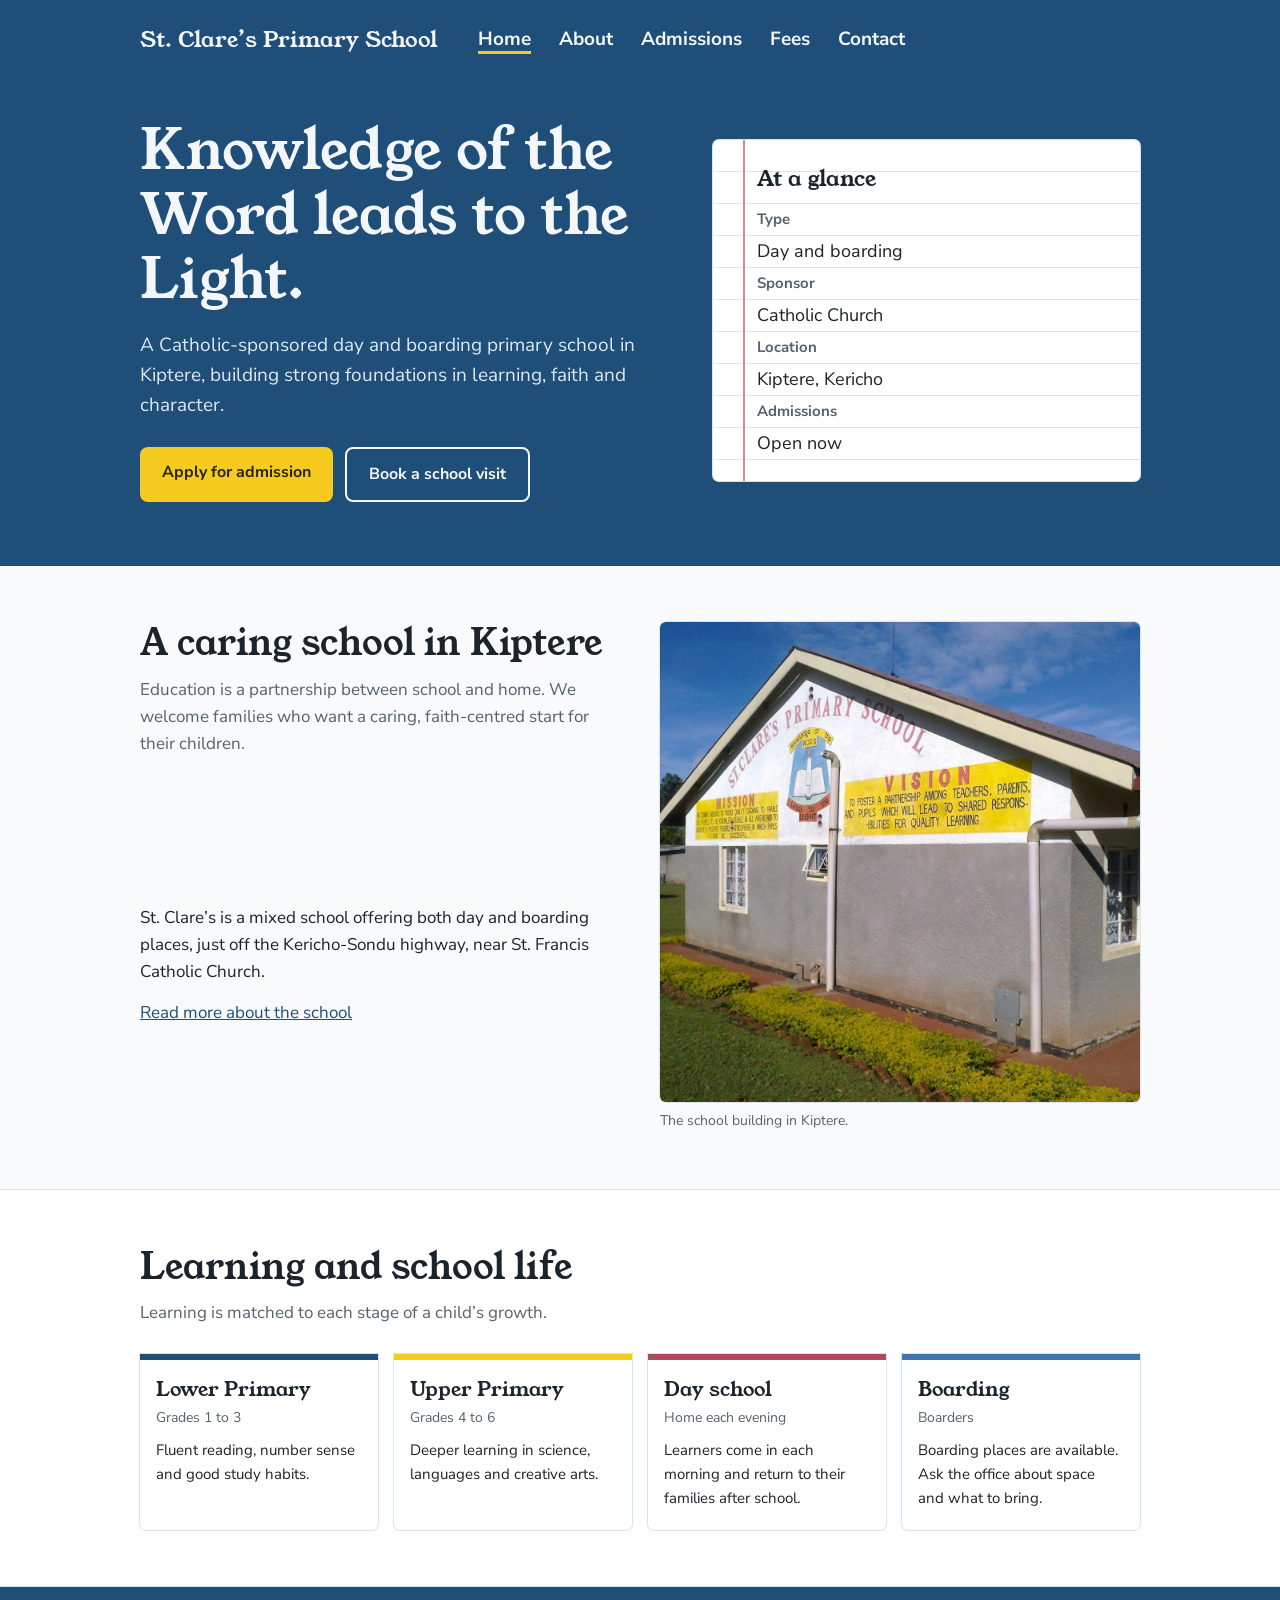
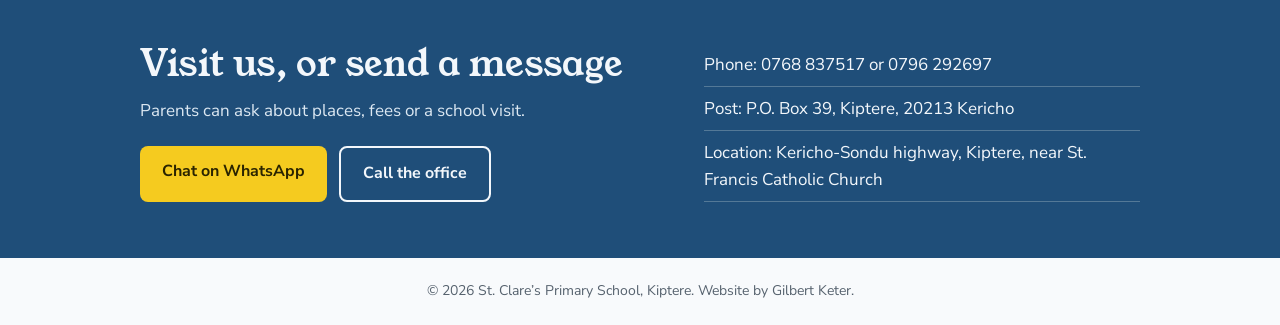
==== commit 5e130417: "ok" ====
--- a/index.html
+++ b/index.html
@@ -11,7 +11,7 @@
 <link rel="stylesheet" href="css/style.css">
 </head>
 <body>
-<div class="demo">Demo design. Fees and some details are placeholders until the school confirms them.</div>
+  
 <header class="top">
   <div class="wrap">
     <div class="bar">
--- a/css/style.css
+++ b/css/style.css
@@ -17,9 +17,10 @@
 .wrap{max-width:1040px;margin:0 auto;padding:0 20px}
 .demo{background:var(--sun);color:var(--sun-ink);font-size:14px;text-align:center;padding:6px 12px}
 header.top{background:var(--board);color:var(--board-ink)}
-.bar{display:flex;align-items:center;justify-content:space-between;gap:16px;padding:16px 0}
+  .bar{display:flex;align-items:center;justify-content:flex-start;gap:12px 40px;padding:18px 0}
 .brand{font-family:"Young Serif",Georgia,serif;font-size:22px;color:var(--board-ink);text-decoration:none}
-nav a{color:var(--board-ink);text-decoration:none;margin-left:22px;font-weight:600;font-size:15px}
+nav{display:flex;flex-wrap:wrap;gap:6px 28px}
+nav a{color:var(--board-ink);text-decoration:none;font-weight:700;font-size:19px;padding:6px 0}}
 nav a:hover{text-decoration:underline}
 .hero{display:grid;grid-template-columns:1.25fr 1fr;gap:40px;align-items:center;padding:40px 0 64px}
 .hero h1{font-size:clamp(34px,5.4vw,56px);max-width:15ch}
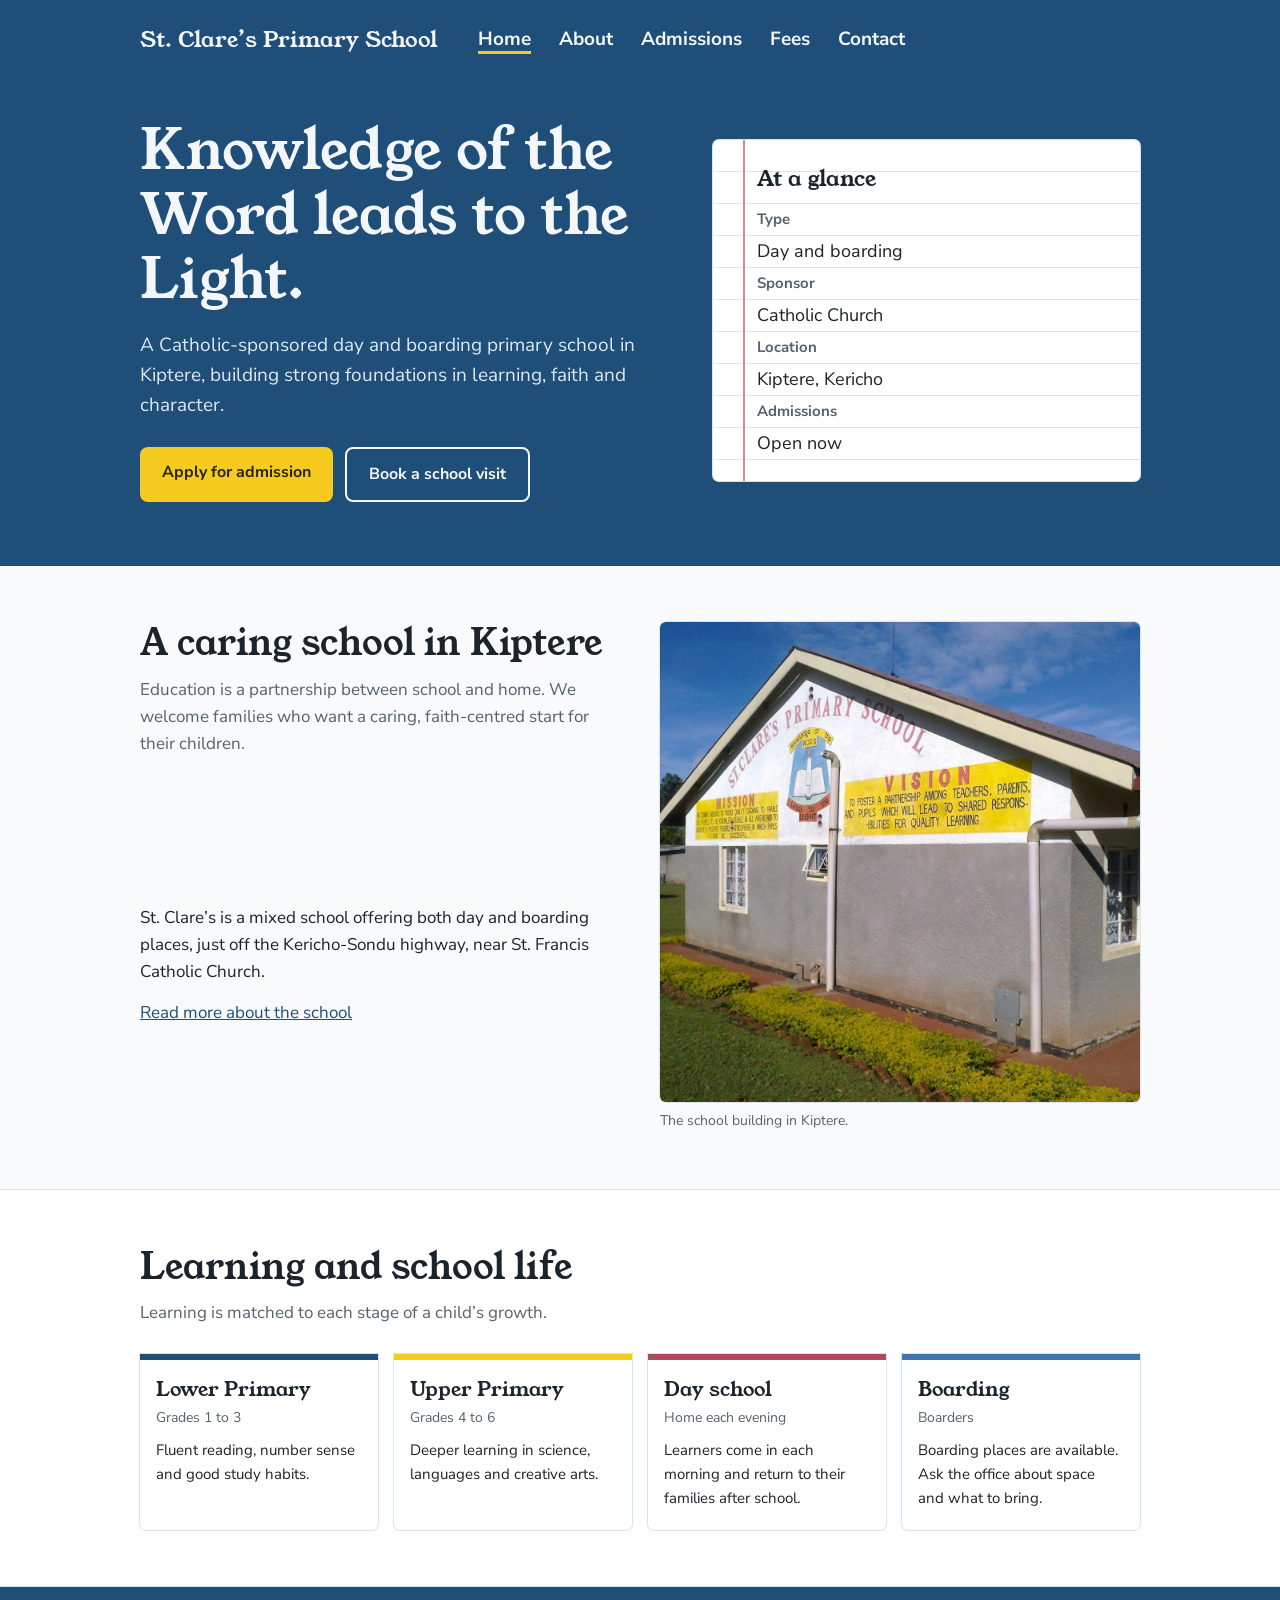
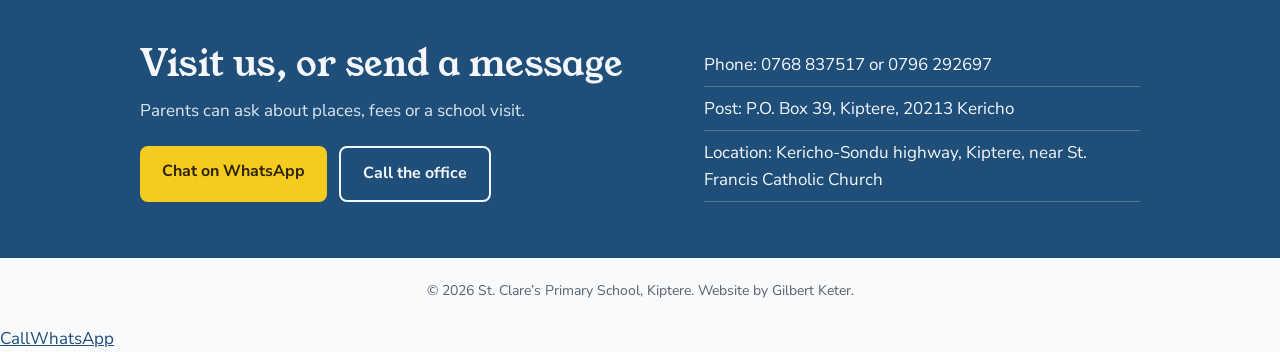
==== commit 84237eff: "Add phone number" ====
--- a/index.html
+++ b/index.html
@@ -94,5 +94,6 @@
 <footer>
   <div class="wrap">© 2026 St. Clare’s Primary School, Kiptere. Website by Gilbert Keter.</div>
 </footer>
+<div class="callbar"><a href="tel:+254768837517">Call</a><a href="https://wa.me/254768837517">WhatsApp</a></div>
 </body>
 </html>
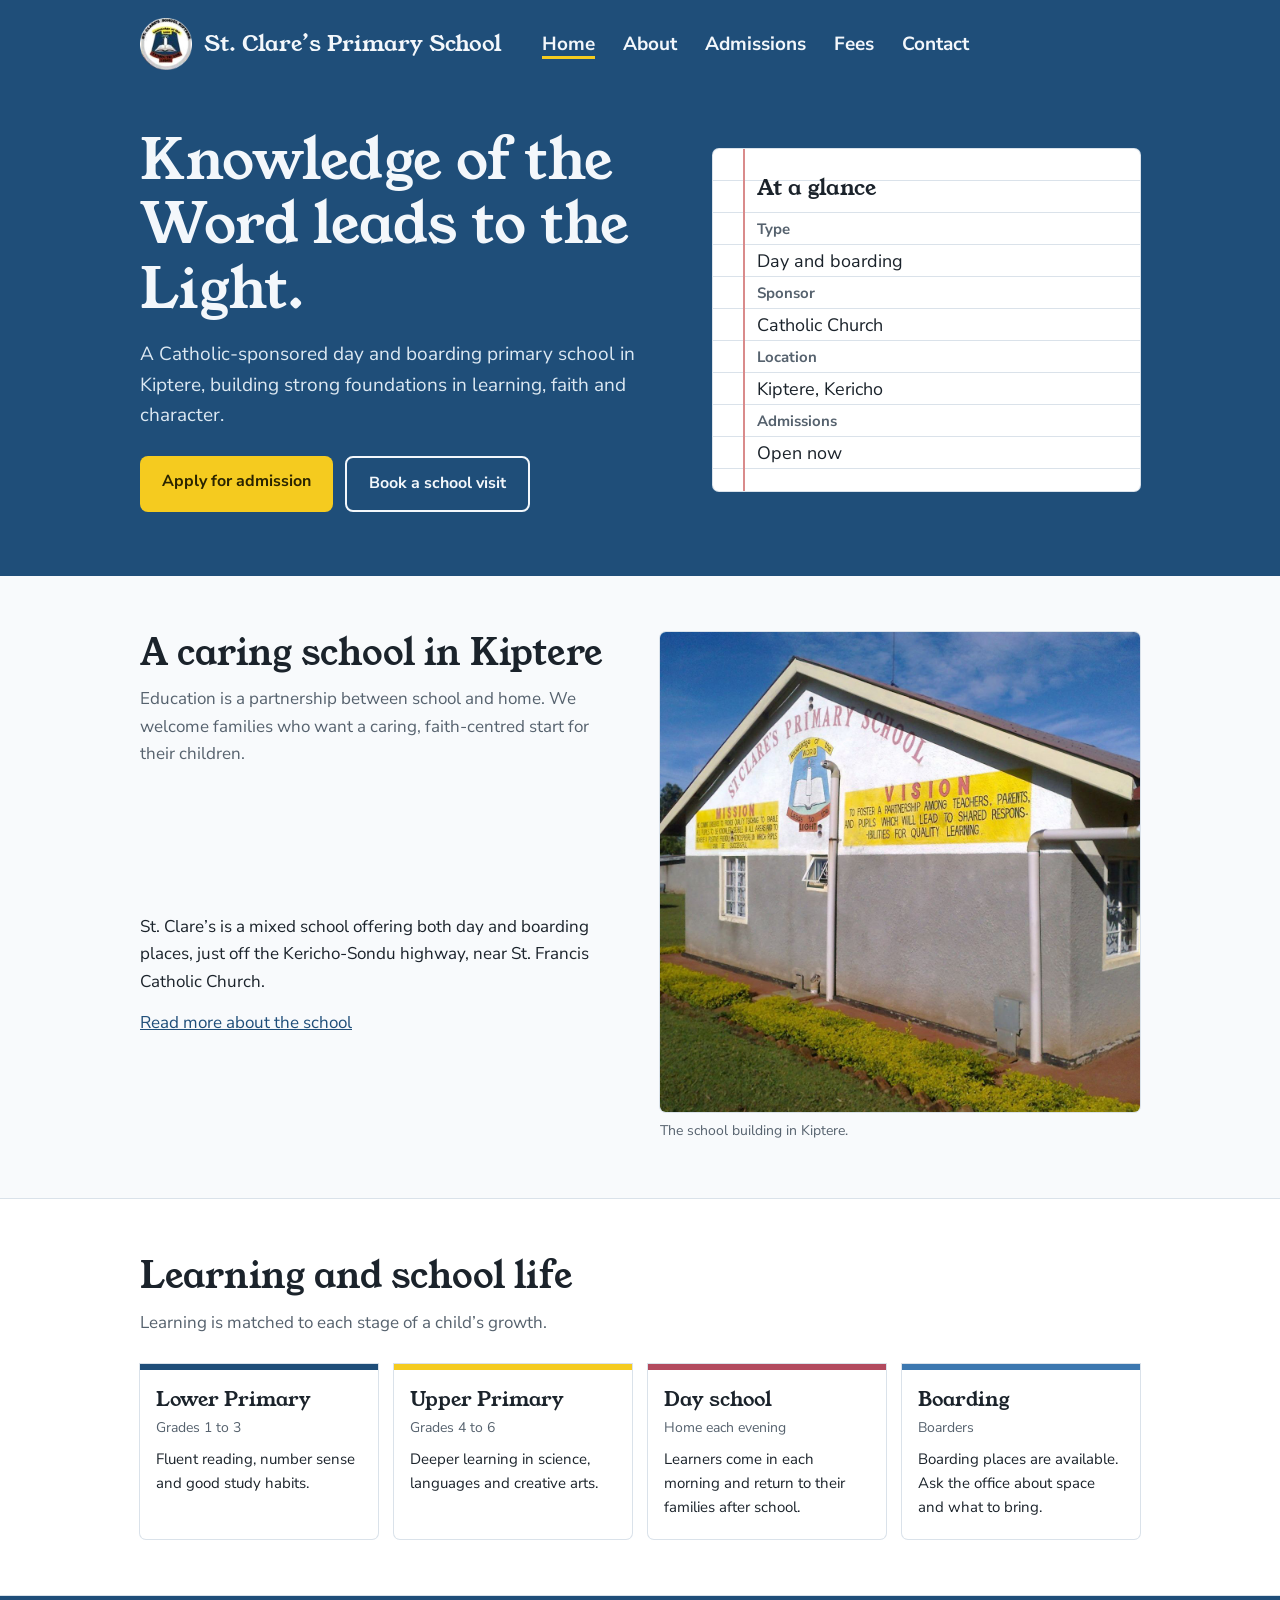
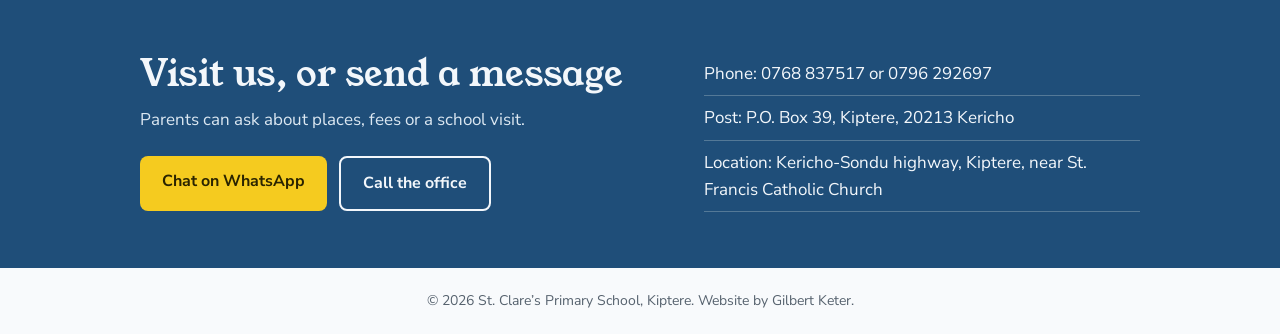
==== commit c9c2b2b0: "Add Styling" ====
--- a/index.html
+++ b/index.html
@@ -9,13 +9,15 @@
 <link rel="preconnect" href="https://fonts.gstatic.com" crossorigin>
 <link href="https://fonts.googleapis.com/css2?family=Nunito+Sans:wght@400;600;700&family=Young+Serif&display=swap" rel="stylesheet">
 <link rel="stylesheet" href="css/style.css">
+<link rel="icon" href="favicon.png">
+<link rel="apple-touch-icon" href="images/apple-touch-icon.png">
 </head>
 <body>
   
 <header class="top">
   <div class="wrap">
     <div class="bar">
-      <a class="brand" href="index.html">St. Clare’s Primary School</a>
+      <a class="brand" href="index.html"><img src="images/logo.png" alt="" width="52" height="52">St. Clare’s Primary School</a>
       <nav aria-label="Main">
         <a href="index.html" aria-current="page">Home</a>
         <a href="about.html">About</a>
--- a/css/style.css
+++ b/css/style.css
@@ -85,3 +85,12 @@
 .checks li{padding:11px 0;border-bottom:1px solid var(--line)}
 .checks b{font-weight:700}
 .more{margin:0}
+.callbar{display:none}
+@media (max-width:700px){
+  .callbar{display:flex;position:fixed;left:0;right:0;bottom:0;z-index:20;gap:1px;background:var(--line);padding-bottom:env(safe-area-inset-bottom,0px);box-shadow:0 -2px 10px rgba(0,0,0,.15)}
+  .callbar a{flex:1;text-align:center;padding:14px 8px;font-weight:700;text-decoration:none;background:var(--board);color:var(--board-ink)}
+  .callbar a:last-child{background:var(--sun);color:var(--sun-ink)}
+  body{padding-bottom:56px}
+}
+.brand{display:flex;align-items:center;gap:12px}
+.brand img{width:52px;height:52px;flex:none}
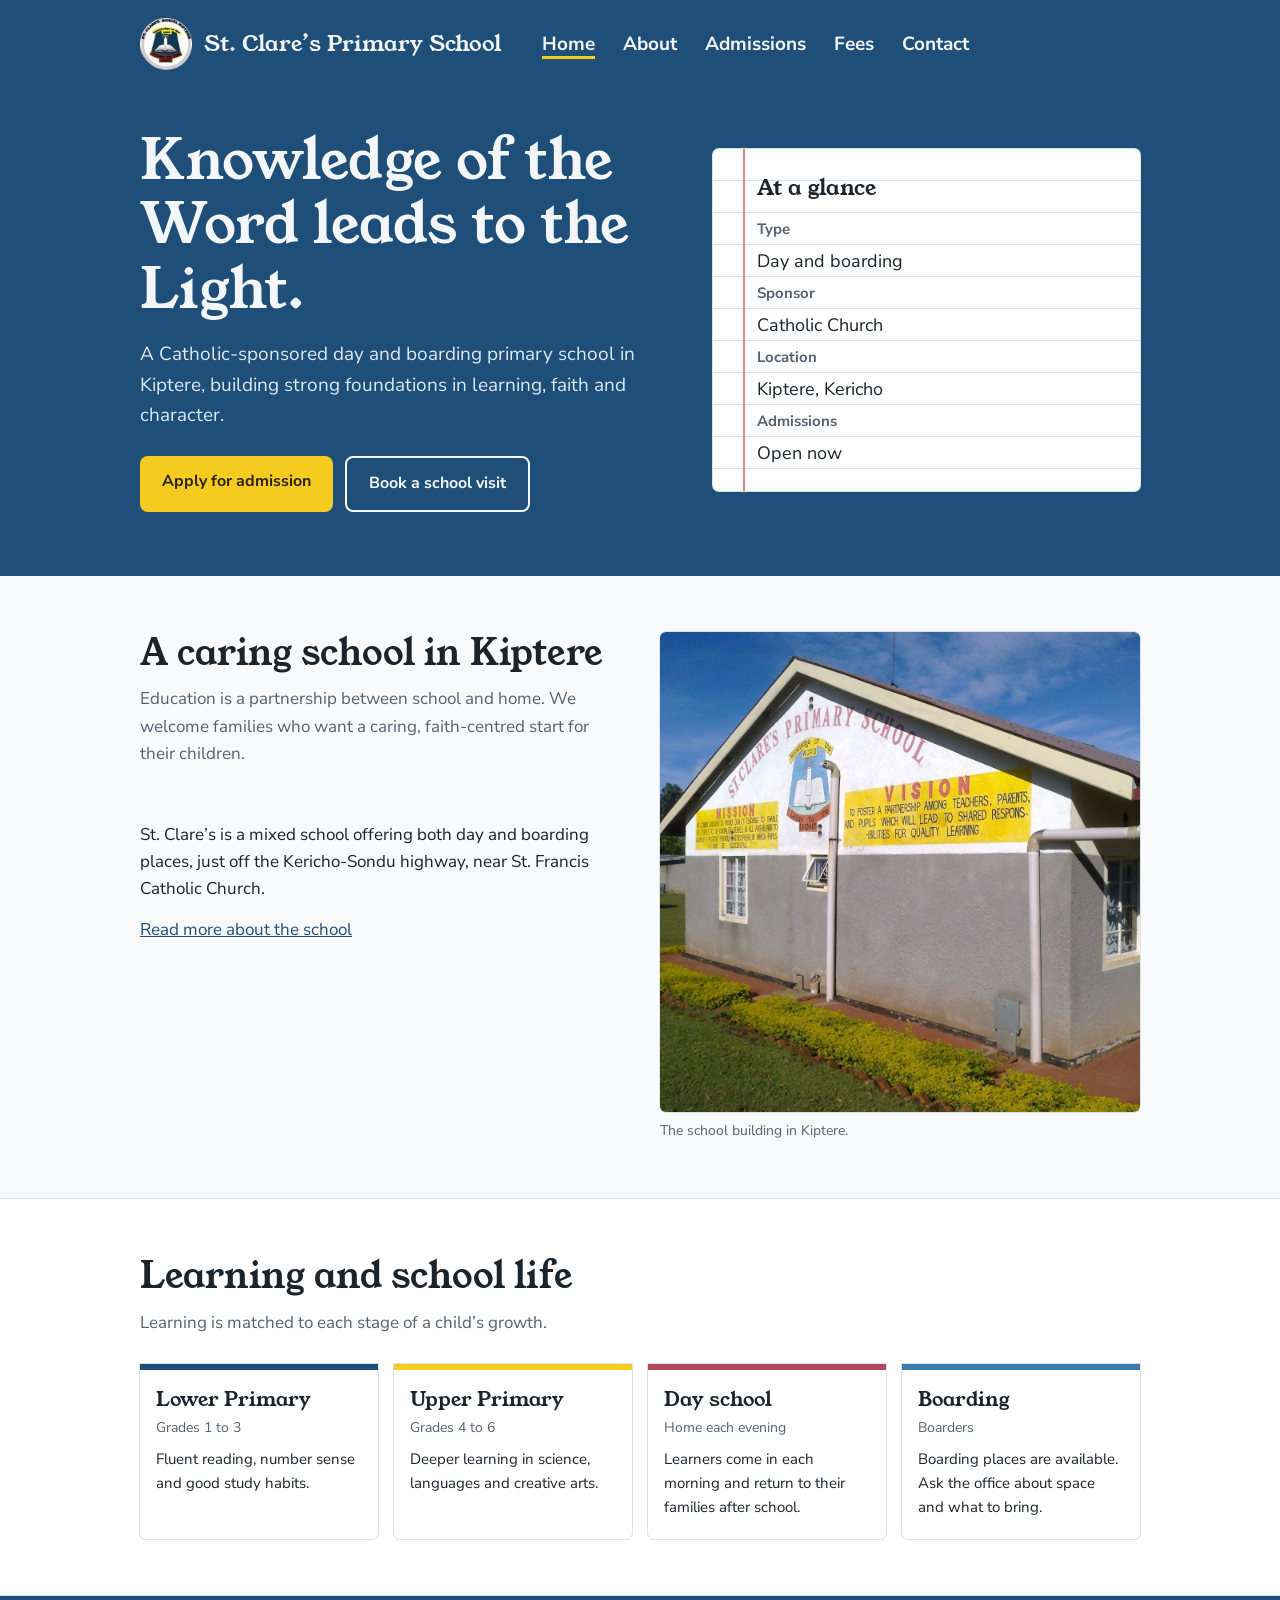
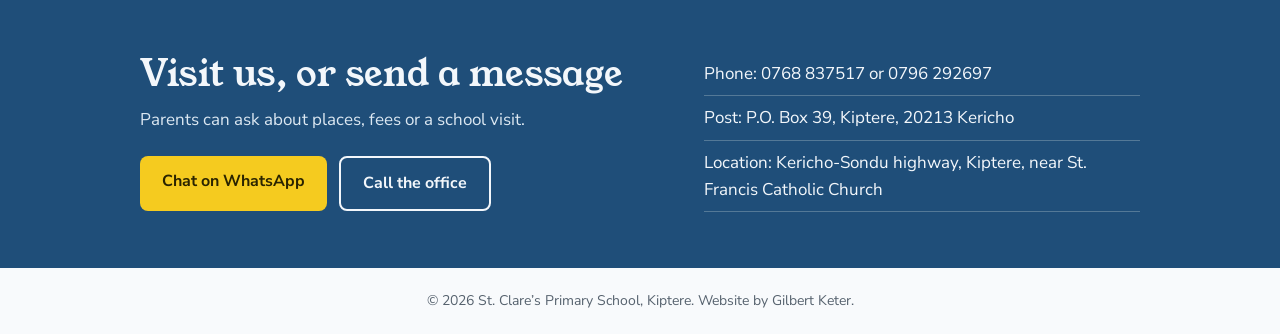
==== commit f1c95f3d: "Add styling" ====
--- a/index.html
+++ b/index.html
@@ -9,7 +9,7 @@
 <link rel="preconnect" href="https://fonts.gstatic.com" crossorigin>
 <link href="https://fonts.googleapis.com/css2?family=Nunito+Sans:wght@400;600;700&family=Young+Serif&display=swap" rel="stylesheet">
 <link rel="stylesheet" href="css/style.css">
-<link rel="icon" href="favicon.png">
+<link rel="icon" href="favicon.png?v=2">
 <link rel="apple-touch-icon" href="images/apple-touch-icon.png">
 </head>
 <body>
--- a/css/style.css
+++ b/css/style.css
@@ -93,4 +93,5 @@
   body{padding-bottom:56px}
 }
 .brand{display:flex;align-items:center;gap:12px}
-.brand img{width:52px;height:52px;flex:none}+.brand img{width:52px;height:52px;flex:none}
+.about{grid-template-rows:auto 1fr}
